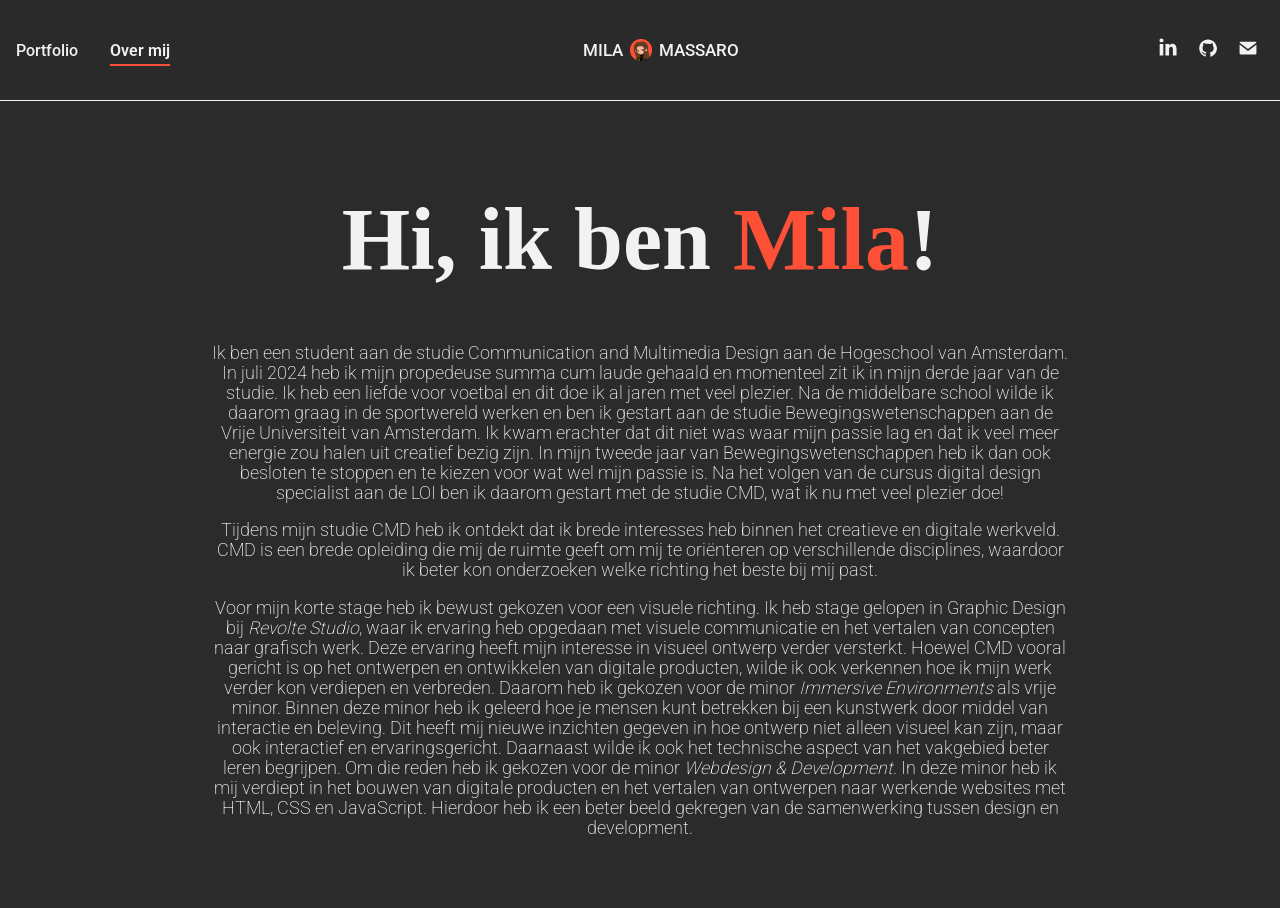
==== about.html @ 2434ae27 "updates (one to go)" ====
<!DOCTYPE html>
<html lang="en">

<head>
    <meta charset="UTF-8">
    <meta name="viewport" content="width=device-width, initial-scale=1.0">

    <link href="./styles/style.css" rel="stylesheet">
    <script defer src="./scripts/script.js"></script>

    <link rel="icon" type="image/png" href="./assets/images/meta/favicon.png">
    <title>Mila Massaro - Over mij</title>
</head>

<body>

    <header>
        <nav>
            <ul>
                <li>
                    <a href="./index.html">Portfolio</a>
                </li>
                <li>
                    <a href="./about.html" class="active">Over mij</a>
                </li>
            </ul>
        </nav>

        <div class="name-logo">
            <span>Mila</span>
            <img src="/assets/images/meta/favicon.png" alt="icon van Mila, illustratie">
            <span>Massaro</span>
        </div>

        <ul>
            <li>
                <a href="https://www.linkedin.com/in/mila-massaro-a65b9a33b/">
                    <svg version="1.1" id="Layer_1" xmlns="http://www.w3.org/2000/svg"
                        xmlns:xlink="http://www.w3.org/1999/xlink" viewBox="0 0 30 24"
                        style="enable-background:new 0 0 30 24;" xml:space="preserve" class="icon">
                        <path id="path-1_24_" d="M19.6,19v-5.8c0-1.4-0.5-2.4-1.7-2.4c-1,0-1.5,0.7-1.8,1.3C16,12.3,16,12.6,16,13v6h-3.4
  c0,0,0.1-9.8,0-10.8H16v1.5c0,0,0,0,0,0h0v0C16.4,9,17.2,7.9,19,7.9c2.3,0,4,1.5,4,4.9V19H19.6z M8.9,6.7L8.9,6.7
  C7.7,6.7,7,5.9,7,4.9C7,3.8,7.8,3,8.9,3s1.9,0.8,1.9,1.9C10.9,5.9,10.1,6.7,8.9,6.7z M10.6,19H7.2V8.2h3.4V19z"></path>
                    </svg>
                </a>
            </li>
            <li>
                <a href="https://github.com/misama17">
                    <svg xmlns="http://www.w3.org/2000/svg" xml:space="preserve" class="icon" viewBox="0 0 30 24">
                        <path
                            d="M15 4c-4.5 0-8.2 3.7-8.2 8.2 0 3.6 2.4 6.7 5.6 7.8.4.1.6-.2.6-.4v-1.5c-2.3.5-2.8-1-2.8-1-.4-.9-.9-1.2-.9-1.2-.7-.5.1-.5.1-.5.8.1 1.3.8 1.3.8.7 1.3 1.9.9 2.4.7.1-.5.3-.9.5-1.1-1.8-.2-3.7-.9-3.7-4.1 0-.9.3-1.6.8-2.2-.1-.2-.4-1 .1-2.2 0 0 .7-.2 2.3.8.5 0 1.2-.1 1.9-.1q1.05 0 2.1.3c1.6-1.1 2.3-.8 2.3-.8.4 1.1.2 2 .1 2.2.5.6.8 1.3.8 2.2 0 3.2-1.9 3.8-3.7 4 .3.3.6.8.6 1.5v2.3c0 .2.1.5.6.4 3.3-1.1 5.6-4.2 5.6-7.8C23.2 7.7 19.5 4 15 4"
                            class="st0" />
                        <path
                            d="M9.9 15.8s-.1.1-.1 0c-.1 0-.1-.1-.1-.1s.1-.1.1 0c.1 0 .1 0 .1.1M10.2 16.1H10v-.2h.2c.1.1.1.2 0 .2M10.6 16.6c-.1 0-.1 0-.2-.1s-.1-.2 0-.2.1 0 .2.1zM11 17.1h-.2c-.1-.1-.1-.2 0-.2h.2s.1.1 0 .2M11.6 17.3c0 .1-.1.1-.2.1s-.2-.1-.1-.2c0-.1.1-.1.2-.1.1.1.1.2.1.2M12.3 17.4c0 .1-.1.1-.2.1s-.2-.1-.2-.1c0-.1.1-.1.2-.1s.2 0 .2.1M12.9 17.3c0 .1-.1.1-.2.2-.1 0-.2 0-.2-.1s.1-.1.2-.2c.1 0 .2 0 .2.1m0 0"
                            class="st1" />
                    </svg>
                </a>
            </li>
            <li>
                <a href="mailto:mila.sanna.massaro@gmail.com" aria-label="Stuur mij een e-mail">
                    <svg viewBox="0 0 30 24" class="icon" aria-hidden="true">
                        <path
                            d="M15,13L7.1,7.1c0-0.5,0.4-1,1-1h13.8c0.5,0,1,0.4,1,1L15,13z M15,14.8l7.9-5.9v8.1c0,0.5-0.4,1-1,1H8.1c-0.5,0-1-0.4-1-1 V8.8L15,14.8z">
                        </path>
                    </svg>
                </a>
            </li>
        </ul>
    </header>


    <main>
        <section class="about-me">
            <h1>Hi, ik ben <span>Mila</span>!</h1>

            <article>
                <p>
                    Ik ben een student aan de studie Communication and Multimedia Design aan de Hogeschool van Amsterdam. In
                    juli 2024 heb ik mijn propedeuse summa cum laude gehaald en momenteel zit ik in mijn derde jaar van de
                    studie. Ik heb een liefde voor voetbal en dit doe ik al jaren met veel plezier. Na de middelbare school
                    wilde ik
                    daarom graag in de sportwereld werken en ben ik gestart aan de studie Bewegingswetenschappen aan de
                    Vrije
                    Universiteit van Amsterdam. Ik kwam erachter dat dit niet was waar mijn passie lag en dat ik veel meer
                    energie zou halen uit creatief bezig zijn. In mijn tweede jaar van Bewegingswetenschappen heb ik dan ook
                    besloten te stoppen en te kiezen voor wat wel mijn passie is. Na het volgen van de cursus digital design
                    specialist aan de LOI ben ik daarom gestart met de studie CMD, wat ik nu met veel plezier doe!</p>
                <p>Tijdens mijn studie CMD heb ik ontdekt dat ik brede interesses heb binnen het creatieve en digitale
                    werkveld. CMD is een brede opleiding die mij de ruimte geeft om mij te oriënteren op verschillende
                    disciplines, waardoor ik beter kon onderzoeken welke richting het beste bij mij past.</p>
                <p>Voor mijn korte stage heb ik bewust gekozen voor een visuele richting. Ik heb stage gelopen in Graphic
                    Design bij <em>Revolte Studio</em>, waar ik ervaring heb opgedaan met visuele communicatie en het
                    vertalen van
                    concepten naar grafisch werk. Deze ervaring heeft mijn interesse in visueel ontwerp verder versterkt.
                    Hoewel CMD vooral gericht is op het ontwerpen en ontwikkelen van digitale producten, wilde ik ook
                    verkennen hoe ik mijn werk verder kon verdiepen en verbreden. Daarom heb ik gekozen voor de minor
                    <em>Immersive Environments</em> als vrije minor. Binnen deze minor heb ik geleerd hoe je mensen kunt
                    betrekken
                    bij een kunstwerk door middel van interactie en beleving. Dit heeft mij nieuwe inzichten gegeven in hoe
                    ontwerp niet alleen visueel kan zijn, maar ook interactief en ervaringsgericht. Daarnaast wilde ik ook
                    het technische aspect van het vakgebied beter leren begrijpen. Om die reden heb ik gekozen voor de minor
                    <em>Webdesign & Development</em>. In deze minor heb ik mij verdiept in het bouwen van digitale producten en het
                    vertalen van ontwerpen naar werkende websites met HTML, CSS en JavaScript. Hierdoor heb ik een
                    beter beeld gekregen van de samenwerking tussen design en development.
                </p>
            </article>
        </section>
    </main>
</body>

</html>
---- styles/style.css ----
*,
*::after,
*::before {
    box-sizing: border-box;
    margin: 0;
    overflow-x: clip;
}

:root {
    --color-text-one: #f2f2f2;
    --color-text-two: #2b2b2b;
    --color-bg-one: #f2f2f2;
    --color-bg-two: #2b2b2b;
    --color-header: rgba(43, 43, 43, 0.6);
    --color-overlay: rgba(254, 80, 54, 0.4);
    --color-button: #FE5036;
    --color-button-hover: #ffa293;
}

@font-face {
    font-family: 'Roboto';
    src: url('/assets/fonts/Roboto-VariableFont_wdth,wght.woff2') format('woff2');
    font-weight: 200 600;
    font-style: normal;
}

@font-face {
    font-family: 'Instrument Serif Regular';
    src: url('/assets/fonts/InstrumentSerif-Regular.ttf') format('ttf');
    font-weight: 100 800;
    font-style: normal;
}



body {
    color: var(--color-text-one);
    background-color: var(--color-bg-two);
    margin: 0;

    font-family: "Roboto", serif;
    font-weight: 200;

    & h1,
    & h2,
    & h3,
    & h4 {
        font-family: 'Instrument Serif Regular', serif;
    }

    & dt {
        font-family: 'Instrument Serif Regular', serif;
    }

    & .active {
        font-weight: 800;
        padding-bottom: .25em;
        border-bottom: 2px solid var(--color-button);
    }
}

header {
    display: flex;
    justify-content: space-between;
    align-items: center;
    padding: 2em 1em;
    background-color: var(--color-header);
    border-bottom: 1px solid var(--color-bg-one);

    position: sticky;
    top: 0;
    z-index: 10;

    & nav {
        & a {
            font-weight: 500;
        }

        & ul {
            gap: 2em;
        }
    }

    & ul {
        display: flex;
        padding: 0;
        margin: 0;
        gap: .5em;

        list-style-type: none;

        & a {
            text-decoration: none;
            color: var(--color-text-one);
        }

        & li a:hover {
            color: var(--color-button-hover);
        }

        & svg {
            width: 2em;
            aspect-ratio: 1/1;
            fill: var(--color-text-one);
        }
    }

    & .name-logo {
        font-family: 'Roboto', sans-serif;
        text-transform: uppercase;
        font-weight: 300;
        font-size: 1.4rem;
        display: flex;
        align-items: center;
        gap: .4rem;

        & img {
            width: 1em;
            aspect-ratio: 1/1;
        }

        & span {
            font-size: .75em;
            user-select: none;
            font-weight: 500;
        }
    }
}

.section-intro {
    height: 100svh;
    margin: 0;
    display: flex;
    flex-direction: column;
    justify-content: center;
    align-items: center;
    transform: translate(0%, -10%);

    user-select: none;

    & img {
        object-fit: cover;
        height: 100%;
        width: 100%;
        margin: 0;

        position: absolute;
        top: 0;
        z-index: -1;
    }

    & h1 {
        text-align: center;
        text-transform: lowercase;
        font-size: clamp(2em, 25vw, 15em);
        width: fit-content;

        anchor-name: --portfolio;
    }

    & .student {
        position: absolute;
        position-anchor: --portfolio;

        top: anchor(top);
        left: anchor(left);

        transform: translateY(60px);

        font-size: 1.2rem;
        text-align: center;
    }

    & .name {
        position: absolute;
        position-anchor: --portfolio;

        bottom: anchor(bottom);
        right: anchor(right);

        transform: translate(-10px, -25px);

        font-size: 1.2rem;
        text-align: center;
    }

    @media (width < 940px) {

        .student,
        .name {
            position-anchor: unset;
            transform: none;
            position: relative;
            text-align: center;
        }
    }
}

.section-cards {
    margin-bottom: 4em;

    & h2 {
        text-align: center;
        font-size: clamp(2em, 15vw, 4em);
        margin: 0 0 1em 0;
    }

    & section ul {
        display: grid;
        grid-template-columns: repeat(3, 1fr);
        gap: 2em;
        list-style: none;
        padding: 0;
        margin: 0 5em;

        @media (width < 940px) {
            grid-template-columns: repeat(2, 1fr);
        }

        @media (width < 765px) {
            grid-template-columns: repeat(1, 1fr);
            margin: 0 1em;
        }


        & .card {
            display: block;
            position: relative;

            aspect-ratio: 1/1;
            z-index: 1;

            overflow: hidden;
            text-decoration: none;

            & img {
                width: 100%;
                height: 100%;

                object-fit: cover;
                display: block;
            }
        }

        & .card-overlay {
            position: absolute;
            inset: 0;
            z-index: 10;
            color: var(--color-text-one);

            display: flex;
            justify-content: center;
            align-items: center;
            flex-direction: column;
            gap: .5em;

            background-color: rgba(254, 80, 54, 0);

            transition:
                background-color .5s ease,
                color .5s ease;

            & h3 {
                opacity: 0;
                transition: opacity .5s ease;
                font-size: clamp(1em, 2vw, 2em);
                text-align: center;
            }

            & p {
                opacity: 0;
            }
        }

        & .card:hover {
            & .card-overlay {
                background-color: rgba(254, 80, 54, 0.85);
            }

            & h3 {
                opacity: 1;
            }

            & p {
                opacity: 1;
            }
        }
    }
}


/* ------------------ */
/* MARK: Lay-out work 
/* ------------------ */
main {
    font-size: 1.1em;
    padding: 2em 1em 1em 1em;

    &>h1 {
        text-align: center;
        font-size: clamp(2em, 10vw, 5em);
    }

    &>h2 {
        text-align: center;
        font-size: clamp(1em, 3vw, 2em);
    }

    & .information-container {
        margin-top: 3em;

        display: grid;
        grid-template-areas:
            "article    info"
            "learned    x"
            "skills     x"
            "link       link";
        grid-template-columns: 70% 30%;
        row-gap: 2em;

        & article {
            grid-area: article;

            & p {
                margin-bottom: 1.5em;
            }
        }

        & .information {
            grid-area: info;
            text-align: end;

            & h3 {
                margin-bottom: .5em;
                font-size: clamp(1.5em, 3vw, 2em);
            }

            & dt {
                font-size: clamp(1.1em, 2vw, 1.25em);
                font-weight: 800;
                margin-bottom: .25em;
            }

            & dt:not(:first-child) {
                margin-top: 1em;
            }
        }

        & .learned {
            grid-area: learned;

            & ul {
                list-style: none;
                padding: 0;
            }

            & ul li::before {
                content: "- ";
            }
        }

        & .skills {
            grid-area: skills;
        }

        & h4 {
            font-size: clamp(1.1em, 2vw, 1.25em);
            margin-bottom: .5em;
        }

        & .link-website {
            grid-area: link;
            width: fit-content;

            display: inline-block;
            justify-self: center;

            padding: 0.75rem 1.5rem;
            background-color: var(--color-button);
            text-decoration: none;
            border-radius: 20px;
            color: var(--color-text-one);
            margin: 1em .5em 2em .5em;

            transition:
                background-color .3s ease,
                color .3s ease;

            &:hover {
                background-color: var(--color-button-hover);
                color: var(--color-text-two);
            }
        }
    }

    & .examples-container {
        display: grid;
        grid-template-columns: repeat(4, 1fr);
        gap: 1em;

        & img {
            width: 100%;
        }

        & video {
            width: 100%;
        }

        & .card-large {
            grid-column: span 2;
        }

        & .card-small {
            grid-column: span 1;
        }

        & .card-extralarge {
            grid-column: span 4;
        }
    }

    & .about-me {
        margin: 3em;

        & h1 {
            text-align: center;
            font-size: clamp(2em, 10vw, 5em);


            & span {
                color: var(--color-button);
            }
        }

        &>article {
            margin: 3em 8em;
            text-align: center;

            & p {
                margin-bottom: 1em;
            }
        }
    }
}
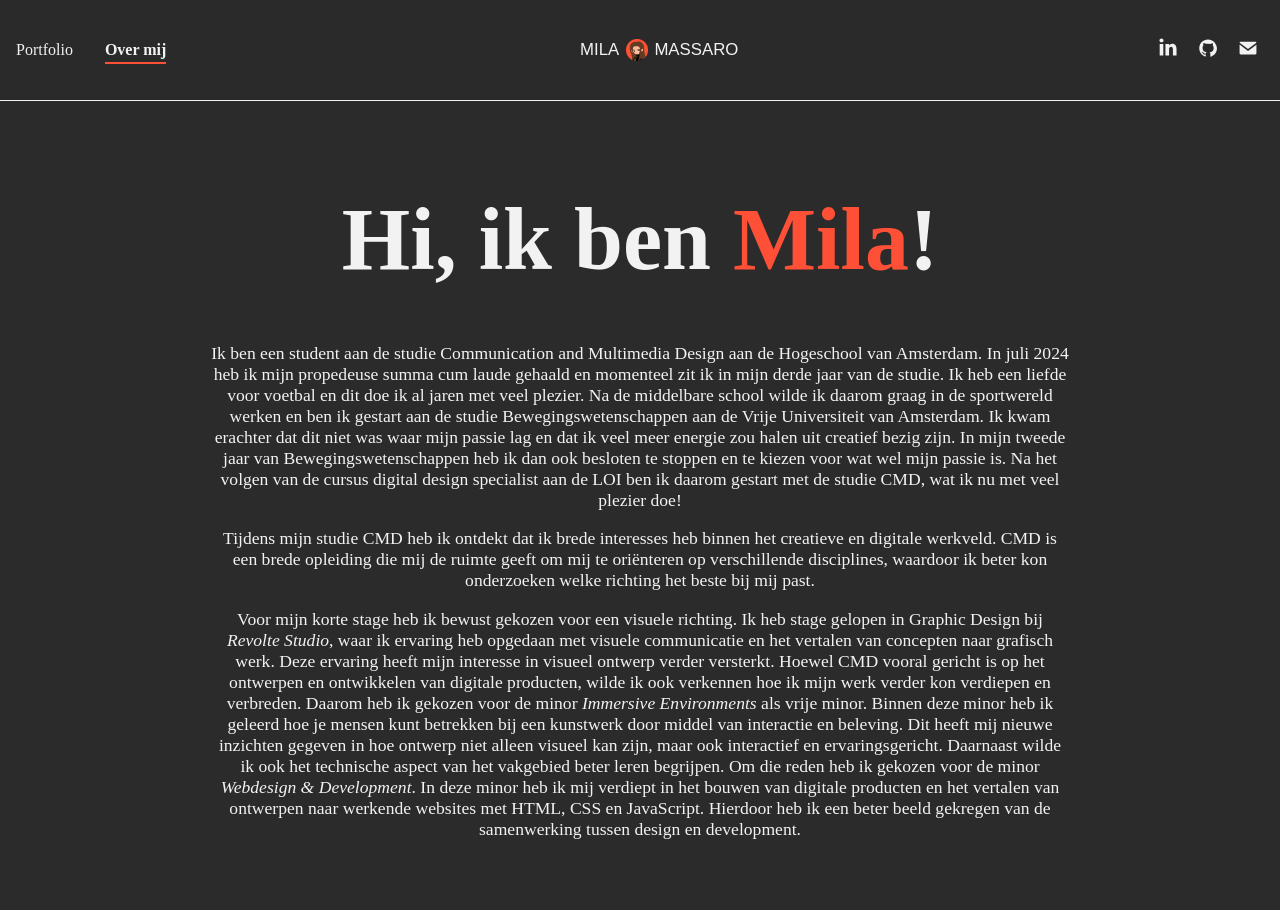
==== commit 85486a99: "another final" ====
--- a/about.html
+++ b/about.html
@@ -28,7 +28,7 @@
 
         <div class="name-logo">
             <span>Mila</span>
-            <img src="/assets/images/meta/favicon.png" alt="icon van Mila, illustratie">
+            <img src="./assets/images/meta/favicon.png" alt="icon van Mila, illustratie">
             <span>Massaro</span>
         </div>
 
--- a/styles/style.css
+++ b/styles/style.css
@@ -19,14 +19,14 @@
 
 @font-face {
     font-family: 'Roboto';
-    src: url('/assets/fonts/Roboto-VariableFont_wdth,wght.woff2') format('woff2');
+    src: url('./assets/fonts/Roboto-VariableFont_wdth,wght.woff2') format('woff2');
     font-weight: 200 600;
     font-style: normal;
 }
 
 @font-face {
     font-family: 'Instrument Serif Regular';
-    src: url('/assets/fonts/InstrumentSerif-Regular.ttf') format('ttf');
+    src: url('./assets/fonts/InstrumentSerif-Regular.ttf') format('ttf');
     font-weight: 100 800;
     font-style: normal;
 }
